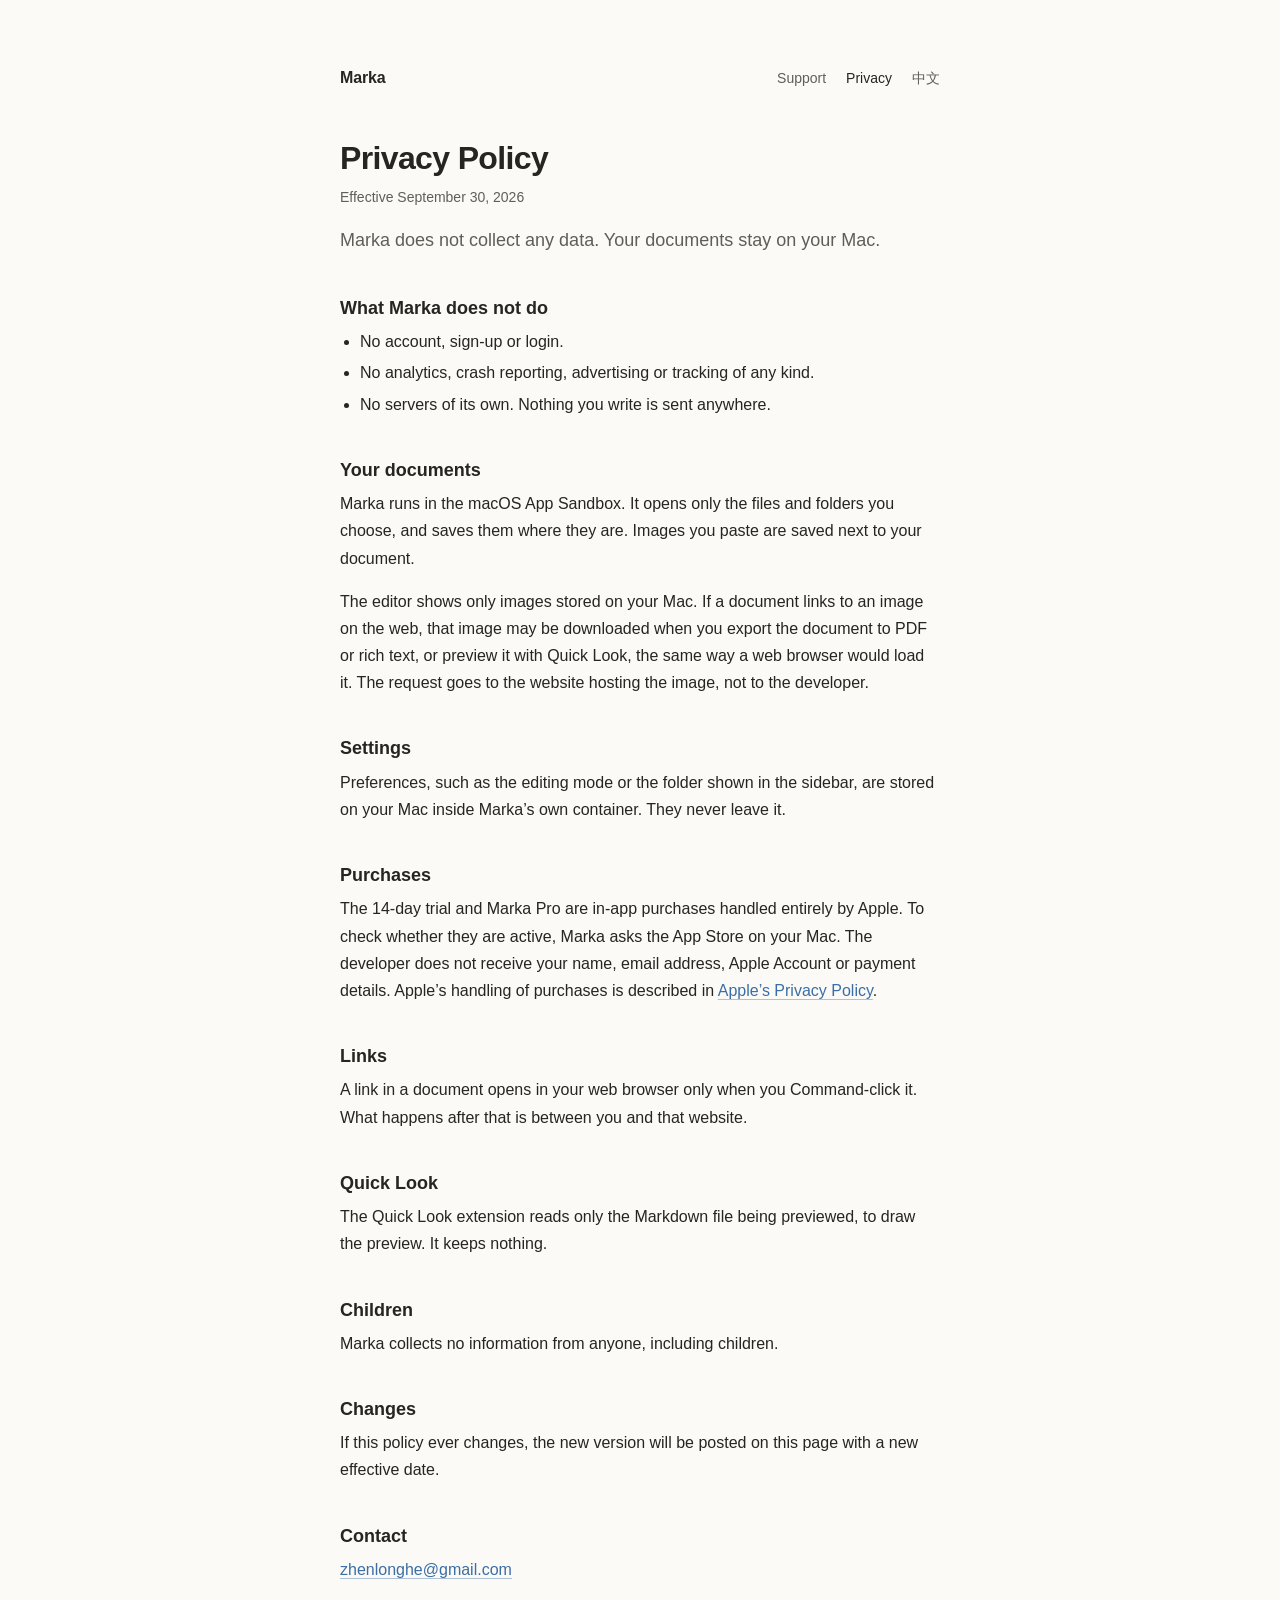
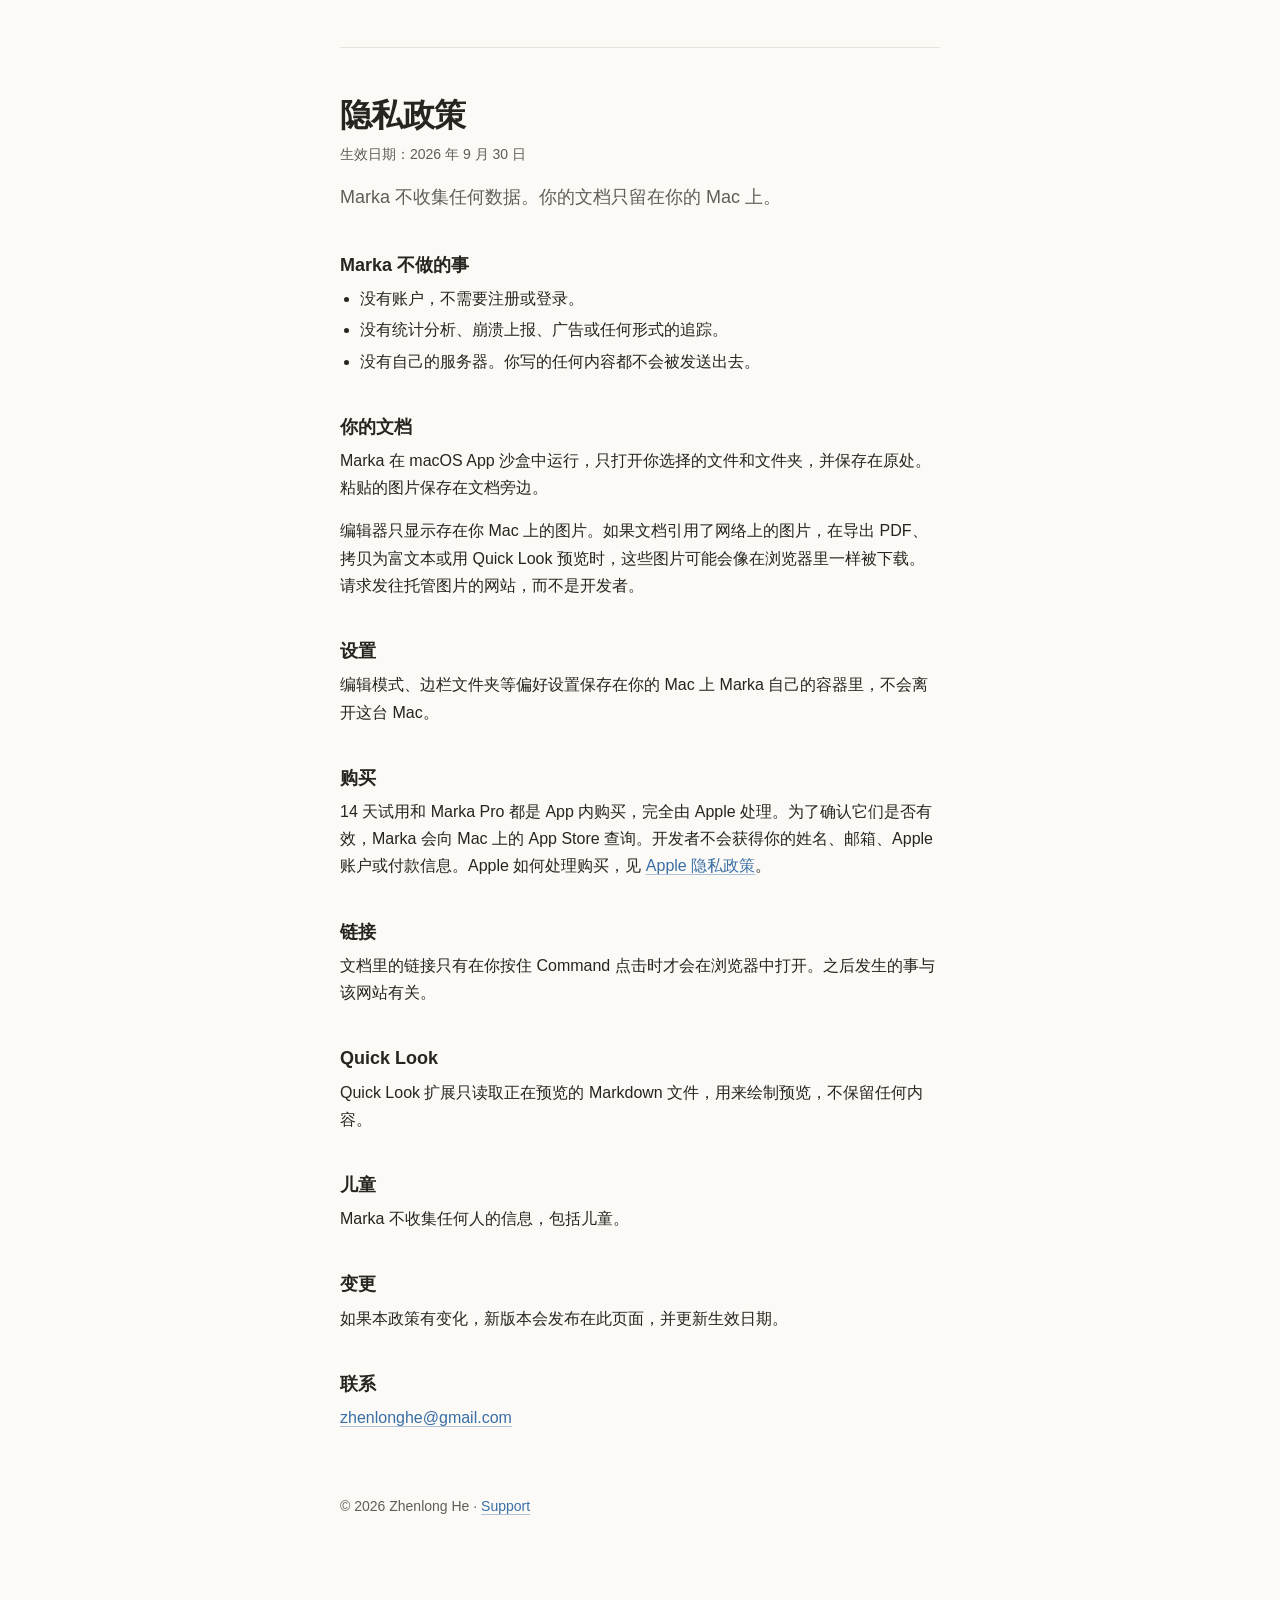
==== privacy.html @ 72e0ef9d "Support and privacy pages for Marka" ====
<!DOCTYPE html>
<html lang="en">
<head>
<meta charset="utf-8">
<meta name="viewport" content="width=device-width, initial-scale=1">
<title>Marka – Privacy Policy</title>
<meta name="description" content="Marka does not collect any data.">
<link rel="stylesheet" href="style.css">
</head>
<body>
<header>
  <a class="home" href="./">Marka</a>
  <nav>
    <a href="./">Support</a>
    <a href="privacy.html" aria-current="page">Privacy</a>
    <a href="#zh" lang="zh-Hans">中文</a>
  </nav>
</header>

<main>
<h1>Privacy Policy</h1>
<p class="meta">Effective September 30, 2026</p>
<p class="lede">Marka does not collect any data. Your documents stay on your Mac.</p>

<h2>What Marka does not do</h2>
<ul>
  <li>No account, sign-up or login.</li>
  <li>No analytics, crash reporting, advertising or tracking of any kind.</li>
  <li>No servers of its own. Nothing you write is sent anywhere.</li>
</ul>

<h2>Your documents</h2>
<p>Marka runs in the macOS App Sandbox. It opens only the files and folders you choose, and saves them where they are. Images you paste are saved next to your document.</p>
<p>The editor shows only images stored on your Mac. If a document links to an image on the web, that image may be downloaded when you export the document to PDF or rich text, or preview it with Quick Look, the same way a web browser would load it. The request goes to the website hosting the image, not to the developer.</p>

<h2>Settings</h2>
<p>Preferences, such as the editing mode or the folder shown in the sidebar, are stored on your Mac inside Marka’s own container. They never leave it.</p>

<h2>Purchases</h2>
<p>The 14-day trial and Marka Pro are in-app purchases handled entirely by Apple. To check whether they are active, Marka asks the App Store on your Mac. The developer does not receive your name, email address, Apple Account or payment details. Apple’s handling of purchases is described in <a href="https://www.apple.com/legal/privacy/">Apple’s Privacy Policy</a>.</p>

<h2>Links</h2>
<p>A link in a document opens in your web browser only when you Command-click it. What happens after that is between you and that website.</p>

<h2>Quick Look</h2>
<p>The Quick Look extension reads only the Markdown file being previewed, to draw the preview. It keeps nothing.</p>

<h2>Children</h2>
<p>Marka collects no information from anyone, including children.</p>

<h2>Changes</h2>
<p>If this policy ever changes, the new version will be posted on this page with a new effective date.</p>

<h2>Contact</h2>
<p><a href="mailto:zhenlonghe@gmail.com?subject=Marka%20privacy">zhenlonghe@gmail.com</a></p>
</main>

<hr>

<section id="zh" lang="zh-Hans">
<h1>隐私政策</h1>
<p class="meta">生效日期：2026 年 9 月 30 日</p>
<p class="lede">Marka 不收集任何数据。你的文档只留在你的 Mac 上。</p>

<h2>Marka 不做的事</h2>
<ul>
  <li>没有账户，不需要注册或登录。</li>
  <li>没有统计分析、崩溃上报、广告或任何形式的追踪。</li>
  <li>没有自己的服务器。你写的任何内容都不会被发送出去。</li>
</ul>

<h2>你的文档</h2>
<p>Marka 在 macOS App 沙盒中运行，只打开你选择的文件和文件夹，并保存在原处。粘贴的图片保存在文档旁边。</p>
<p>编辑器只显示存在你 Mac 上的图片。如果文档引用了网络上的图片，在导出 PDF、拷贝为富文本或用 Quick Look 预览时，这些图片可能会像在浏览器里一样被下载。请求发往托管图片的网站，而不是开发者。</p>

<h2>设置</h2>
<p>编辑模式、边栏文件夹等偏好设置保存在你的 Mac 上 Marka 自己的容器里，不会离开这台 Mac。</p>

<h2>购买</h2>
<p>14 天试用和 Marka Pro 都是 App 内购买，完全由 Apple 处理。为了确认它们是否有效，Marka 会向 Mac 上的 App Store 查询。开发者不会获得你的姓名、邮箱、Apple 账户或付款信息。Apple 如何处理购买，见 <a href="https://www.apple.com/legal/privacy/">Apple 隐私政策</a>。</p>

<h2>链接</h2>
<p>文档里的链接只有在你按住 Command 点击时才会在浏览器中打开。之后发生的事与该网站有关。</p>

<h2>Quick Look</h2>
<p>Quick Look 扩展只读取正在预览的 Markdown 文件，用来绘制预览，不保留任何内容。</p>

<h2>儿童</h2>
<p>Marka 不收集任何人的信息，包括儿童。</p>

<h2>变更</h2>
<p>如果本政策有变化，新版本会发布在此页面，并更新生效日期。</p>

<h2>联系</h2>
<p><a href="mailto:zhenlonghe@gmail.com?subject=Marka%20privacy">zhenlonghe@gmail.com</a></p>
</section>

<footer>© 2026 Zhenlong He · <a href="./">Support</a></footer>
</body>
</html>
---- style.css ----
:root {
  --bg: #FBFAF7; --text: #26251F; --muted: #5F5E57; --rule: #E6E4DD; --accent: #3A6EA5; --code-bg: #F1EFE9;
  color-scheme: light dark;
}
@media (prefers-color-scheme: dark) {
  :root { --bg: #1B1B1D; --text: #DAD8D2; --muted: #A3A199; --rule: #2C2C2F; --accent: #7AA7D8; --code-bg: #252528; }
}
* { box-sizing: border-box; }
html { background: var(--bg); color: var(--text); -webkit-text-size-adjust: 100%; }
body {
  margin: 0 auto; max-width: 40rem; padding: 4rem 1.25rem 6rem;
  font: 16px/1.7 -apple-system, BlinkMacSystemFont, "PingFang SC", "Helvetica Neue", sans-serif;
  text-autospace: normal;
}
::selection { background: color-mix(in srgb, var(--accent) 25%, transparent); }
header { display: flex; align-items: baseline; justify-content: space-between; gap: 1rem; margin-bottom: 3rem; }
header a.home { color: var(--text); font-weight: 600; text-decoration: none; letter-spacing: -0.01em; }
nav { display: flex; gap: 1.25rem; font-size: 0.875rem; }
nav a { color: var(--muted); text-decoration: none; }
nav a:hover, nav a[aria-current] { color: var(--text); }
h1 { font-size: 2rem; line-height: 1.2; letter-spacing: -0.02em; margin: 0 0 0.5rem; text-wrap: balance; }
h2 { font-size: 1.125rem; line-height: 1.35; margin: 2.5rem 0 0.5rem; }
h3 { font-size: 1rem; margin: 1.75rem 0 0.25rem; }
p, ul, dl { margin: 0 0 1rem; }
ul { padding-left: 1.25rem; }
li + li { margin-top: 0.25rem; }
.lede { font-size: 1.125rem; color: var(--muted); margin-bottom: 2rem; }
.meta { font-size: 0.875rem; color: var(--muted); }
a { color: var(--accent); text-underline-offset: 0.2em; text-decoration-color: color-mix(in srgb, var(--accent) 40%, transparent); }
a:hover { text-decoration-color: currentColor; }
a:focus-visible { outline: 2px solid var(--accent); outline-offset: 2px; border-radius: 2px; }
code, kbd { font: 0.875em/1 ui-monospace, "SF Mono", Menlo, monospace; background: var(--code-bg); padding: 0.15em 0.35em; border-radius: 4px; }
.tiers { display: grid; grid-template-columns: 1fr 1fr; gap: 1.5rem; margin: 1.5rem 0 1rem; }
.tiers h3 { margin-top: 0; }
.tiers ul { margin: 0; }
@media (max-width: 34rem) { .tiers { grid-template-columns: 1fr; } }
hr { border: 0; border-top: 1px solid var(--rule); margin: 4rem 0 3rem; }
footer { margin-top: 4rem; font-size: 0.875rem; color: var(--muted); }
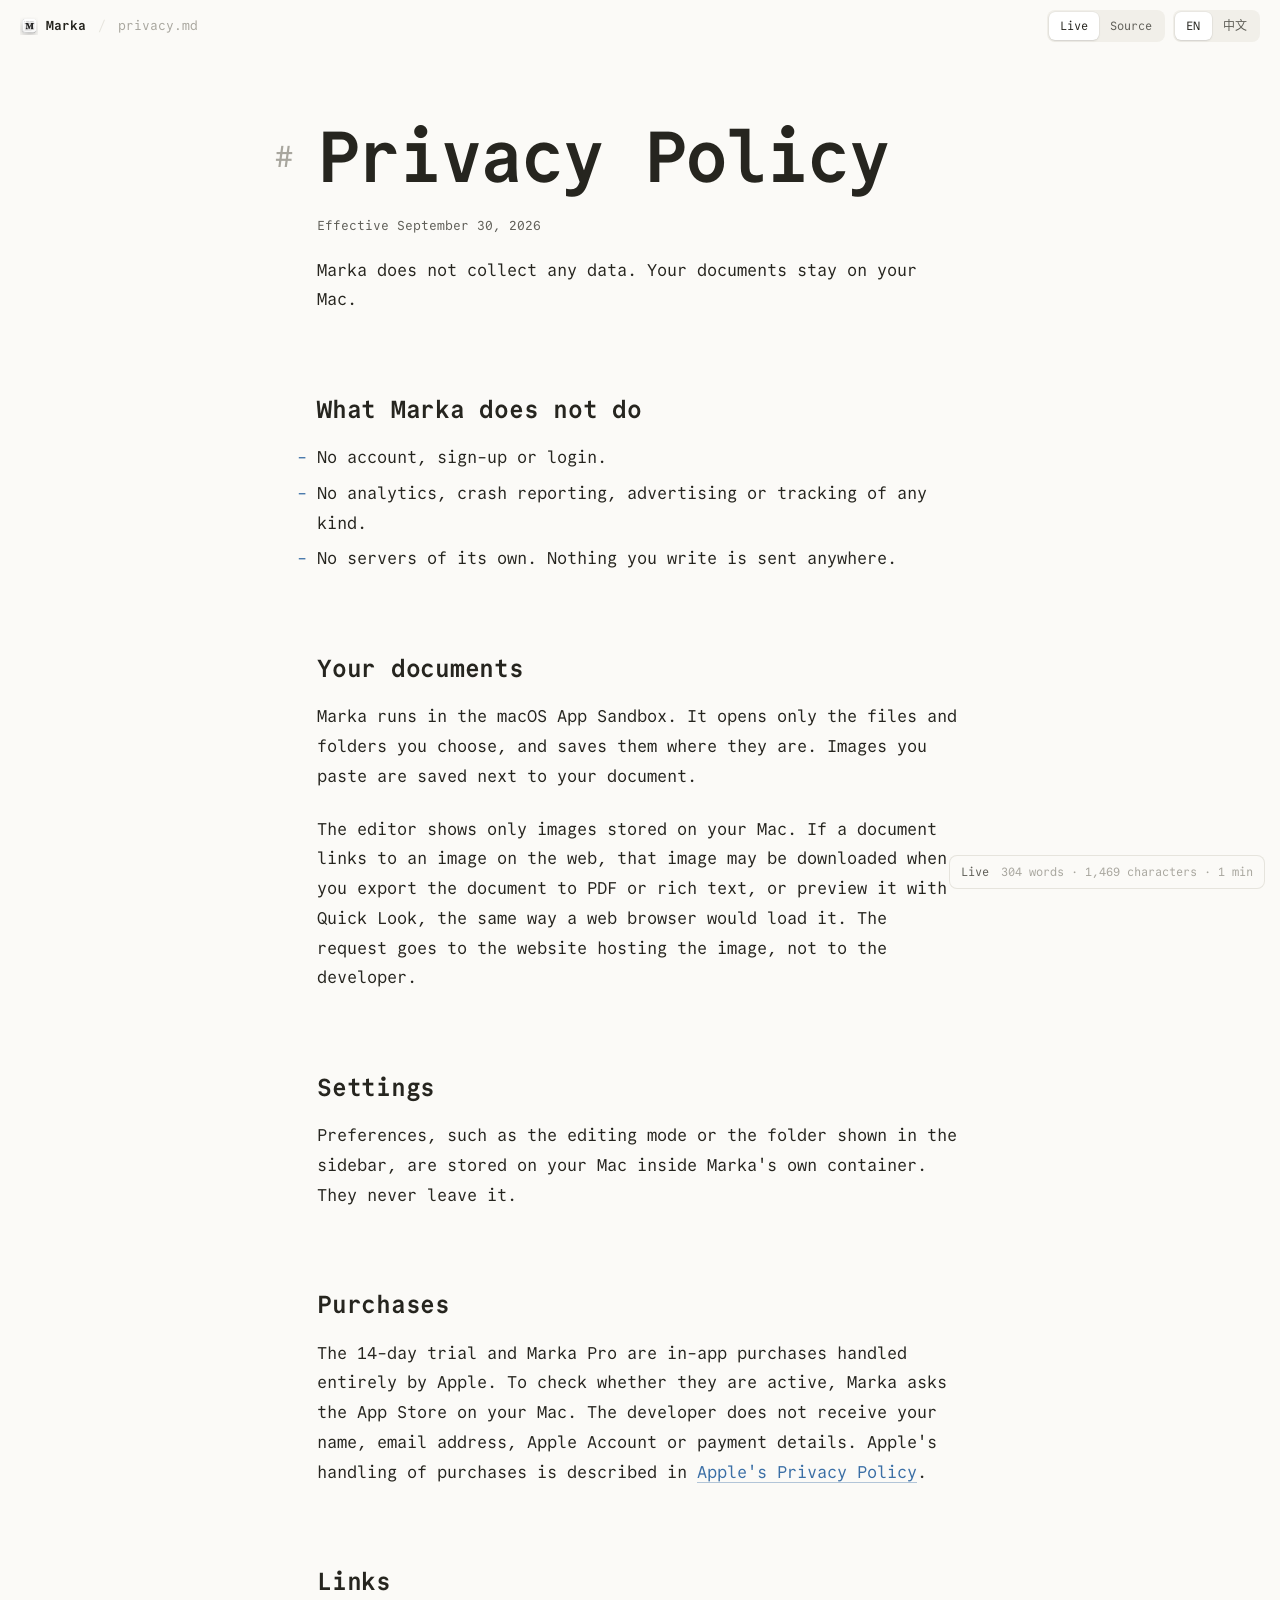
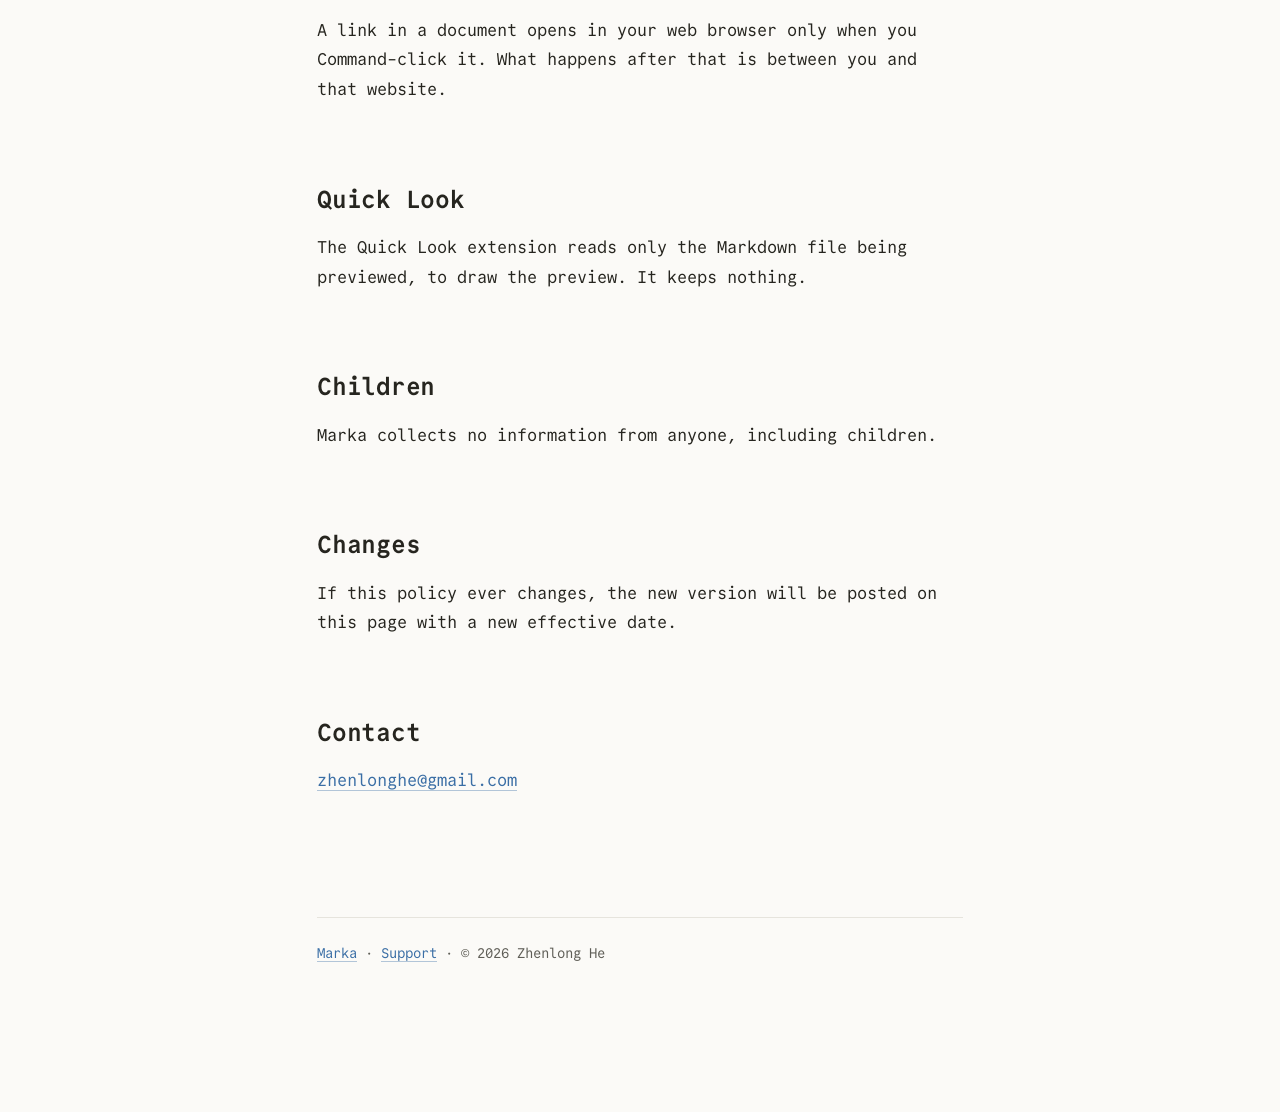
==== commit 22c187e1: "Landing page: Marka as a Marka document, EN/中文 toggle" ====
--- a/privacy.html
+++ b/privacy.html
@@ -1,100 +1,113 @@
 <!DOCTYPE html>
-<html lang="en">
+<html lang="en" data-mode="live">
 <head>
 <meta charset="utf-8">
 <meta name="viewport" content="width=device-width, initial-scale=1">
-<title>Marka – Privacy Policy</title>
-<meta name="description" content="Marka does not collect any data.">
-<link rel="stylesheet" href="style.css">
+<title>Marka — Privacy Policy</title>
+<meta name="description" content="Marka does not collect any data. Your documents stay on your Mac.">
+<meta name="color-scheme" content="light dark">
+<meta name="theme-color" content="#FBFAF7" media="(prefers-color-scheme: light)">
+<meta name="theme-color" content="#1B1B1D" media="(prefers-color-scheme: dark)">
+<meta property="og:title" content="Marka — Privacy Policy">
+<meta property="og:description" content="Marka does not collect any data. Your documents stay on your Mac.">
+<meta property="og:image" content="https://zhenlonghe.github.io/marka/icon.png">
+<link rel="icon" href="favicon.png" type="image/png">
+<link rel="apple-touch-icon" href="icon.png">
+<link rel="preload" href="fonts/CommitMono-400.woff2" as="font" type="font/woff2" crossorigin>
+<link rel="stylesheet" href="site.css">
+<script>
+  // Before first paint: the visitor's language, so the other one never flashes.
+  (function () {
+    var lang;
+    try { lang = localStorage.getItem("marka.lang"); } catch (e) {}
+    var query = /[?&]lang=(en|zh)/.exec(location.search);
+    if (query) lang = query[1];
+    if (!lang) lang = /^zh/i.test((navigator.languages || [navigator.language])[0] || "") ? "zh" : "en";
+    document.documentElement.dataset.lang = lang;
+    document.documentElement.lang = lang === "zh" ? "zh-Hans" : "en";
+  })();
+</script>
 </head>
 <body>
-<header>
-  <a class="home" href="./">Marka</a>
-  <nav>
-    <a href="./">Support</a>
-    <a href="privacy.html" aria-current="page">Privacy</a>
-    <a href="#zh" lang="zh-Hans">中文</a>
-  </nav>
+<!--
+THESIS: The page is a Marka document in Live mode; ⌘/ turns the whole page back into its Markdown. Refuses the hero-screenshot-plus-feature-grid.
+OWN-WORLD: Marka's own editor: paper #FBFAF7 / ink #26251F (dark #1B1B1D / #DAD8D2), markup grey #A8A69E, accent #3A6EA5, orange caret #F2701A; Commit Mono with Noto Sans SC at 17/1.75 on a 38em measure; syntax hanging in the gutter; macOS window and Quick Look frames around real renders.
+STORY: A writer sees what Marka is (small, fast, native, bilingual typesetting), proves Live mode on the page itself, sees Finder and terminal fit, reads the honest price.
+FIRST VIEWPORT: Icon, "# Marka" large, the one-sentence pitch ending in a blinking caret, the App Store line, then the real editor window rising into view; top right: Live/Source and EN/中文; bottom right: the word-count status bar.
+FORM: Candidate 1 of 7 on the ordered list ("this page is a Marka document"); seed adb9ee64.
+FINISH: unreviewed and undocumented is unfinished; this build ends with the finish review, the verdict, DESIGN.md, and every shipping raster carrying its provenance
+-->
+<header class="chrome">
+  <a class="home" href="./"><img src="favicon.png" alt="" width="18" height="18"><span>Marka</span></a>
+  <span class="file">privacy.md</span>
+  <div class="controls">
+    <div class="segmented" role="group" aria-label="View" data-label-en="View" data-label-zh="视图">
+      <button type="button" data-mode="live" aria-pressed="true">Live</button>
+      <button type="button" data-mode="source" aria-pressed="false" data-en="Source" data-zh="源码">Source</button>
+    </div>
+    <div class="segmented" role="group" aria-label="Language">
+      <button type="button" data-set-lang="en" lang="en" aria-pressed="true">EN</button>
+      <button type="button" data-set-lang="zh" lang="zh-Hans" aria-pressed="false">中文</button>
+    </div>
+  </div>
 </header>
 
-<main>
-<h1>Privacy Policy</h1>
-<p class="meta">Effective September 30, 2026</p>
-<p class="lede">Marka does not collect any data. Your documents stay on your Mac.</p>
-
-<h2>What Marka does not do</h2>
-<ul>
-  <li>No account, sign-up or login.</li>
-  <li>No analytics, crash reporting, advertising or tracking of any kind.</li>
-  <li>No servers of its own. Nothing you write is sent anywhere.</li>
-</ul>
-
-<h2>Your documents</h2>
-<p>Marka runs in the macOS App Sandbox. It opens only the files and folders you choose, and saves them where they are. Images you paste are saved next to your document.</p>
-<p>The editor shows only images stored on your Mac. If a document links to an image on the web, that image may be downloaded when you export the document to PDF or rich text, or preview it with Quick Look, the same way a web browser would load it. The request goes to the website hosting the image, not to the developer.</p>
-
-<h2>Settings</h2>
-<p>Preferences, such as the editing mode or the folder shown in the sidebar, are stored on your Mac inside Marka’s own container. They never leave it.</p>
-
-<h2>Purchases</h2>
-<p>The 14-day trial and Marka Pro are in-app purchases handled entirely by Apple. To check whether they are active, Marka asks the App Store on your Mac. The developer does not receive your name, email address, Apple Account or payment details. Apple’s handling of purchases is described in <a href="https://www.apple.com/legal/privacy/">Apple’s Privacy Policy</a>.</p>
-
-<h2>Links</h2>
-<p>A link in a document opens in your web browser only when you Command-click it. What happens after that is between you and that website.</p>
-
-<h2>Quick Look</h2>
-<p>The Quick Look extension reads only the Markdown file being previewed, to draw the preview. It keeps nothing.</p>
-
-<h2>Children</h2>
-<p>Marka collects no information from anyone, including children.</p>
-
-<h2>Changes</h2>
-<p>If this policy ever changes, the new version will be posted on this page with a new effective date.</p>
-
-<h2>Contact</h2>
-<p><a href="mailto:zhenlonghe@gmail.com?subject=Marka%20privacy">zhenlonghe@gmail.com</a></p>
+<main id="document">
+<article lang="en" data-lang="en" data-title="Marka — Privacy Policy" data-description="Marka does not collect any data. Your documents stay on your Mac.">
+<h1 class="block" id="privacy-policy"><span class="m hang"># </span>Privacy Policy</h1>
+<p class="block note">Effective September 30, 2026</p>
+<p class="block">Marka does not collect any data. Your documents stay on your Mac.</p>
+<h2 class="block" id="what-marka-does-not-do"><span class="m hang">## </span>What Marka does not do</h2>
+<ul class="block"><li><span class="m hang bullet">- </span>No account, sign-up or login.</li><li><span class="m hang bullet">- </span>No analytics, crash reporting, advertising or tracking of any kind.</li><li><span class="m hang bullet">- </span>No servers of its own. Nothing you write is sent anywhere.</li></ul>
+<h2 class="block" id="your-documents"><span class="m hang">## </span>Your documents</h2>
+<p class="block">Marka runs in the macOS App Sandbox. It opens only the files and folders you choose, and saves them where they are. Images you paste are saved next to your document.</p>
+<p class="block">The editor shows only images stored on your Mac. If a document links to an image on the web, that image may be downloaded when you export the document to PDF or rich text, or preview it with Quick Look, the same way a web browser would load it. The request goes to the website hosting the image, not to the developer.</p>
+<h2 class="block" id="settings"><span class="m hang">## </span>Settings</h2>
+<p class="block">Preferences, such as the editing mode or the folder shown in the sidebar, are stored on your Mac inside Marka's own container. They never leave it.</p>
+<h2 class="block" id="purchases"><span class="m hang">## </span>Purchases</h2>
+<p class="block">The 14-day trial and Marka Pro are in-app purchases handled entirely by Apple. To check whether they are active, Marka asks the App Store on your Mac. The developer does not receive your name, email address, Apple Account or payment details. Apple's handling of purchases is described in <a href="https://www.apple.com/legal/privacy/" rel="noopener"><span class="m">[</span>Apple's Privacy Policy<span class="m">](https://www.apple.com/legal/privacy/)</span></a>.</p>
+<h2 class="block" id="links"><span class="m hang">## </span>Links</h2>
+<p class="block">A link in a document opens in your web browser only when you Command-click it. What happens after that is between you and that website.</p>
+<h2 class="block" id="quick-look"><span class="m hang">## </span>Quick Look</h2>
+<p class="block">The Quick Look extension reads only the Markdown file being previewed, to draw the preview. It keeps nothing.</p>
+<h2 class="block" id="children"><span class="m hang">## </span>Children</h2>
+<p class="block">Marka collects no information from anyone, including children.</p>
+<h2 class="block" id="changes"><span class="m hang">## </span>Changes</h2>
+<p class="block">If this policy ever changes, the new version will be posted on this page with a new effective date.</p>
+<h2 class="block" id="contact"><span class="m hang">## </span>Contact</h2>
+<p class="block"><a href="mailto:zhenlonghe@gmail.com?subject=Marka%20privacy"><span class="m">[</span>zhenlonghe@gmail.com<span class="m">](mailto:zhenlonghe@gmail.com?subject=Marka%20privacy)</span></a></p>
+<div class="block rule"><span class="m">---</span><hr></div>
+<p class="block"><a href="./"><span class="m">[</span>Marka<span class="m">](./)</span></a> · <a href="support.html"><span class="m">[</span>Support<span class="m">](support.html)</span></a> · © 2026 Zhenlong He</p>
+</article>
+<article lang="zh-Hans" data-lang="zh" data-title="Marka — 隐私政策" data-description="Marka 不收集任何数据。你的文档只留在你的 Mac 上。">
+<h1 class="block" id="隐私政策"><span class="m hang"># </span>隐私政策</h1>
+<p class="block note">生效日期：2026 年 9 月 30 日</p>
+<p class="block">Marka 不收集任何数据。你的文档只留在你的 Mac 上。</p>
+<h2 class="block" id="marka-不做的事"><span class="m hang">## </span>Marka 不做的事</h2>
+<ul class="block"><li><span class="m hang bullet">- </span>没有账户，不需要注册或登录。</li><li><span class="m hang bullet">- </span>没有统计分析、崩溃上报、广告或任何形式的追踪。</li><li><span class="m hang bullet">- </span>没有自己的服务器。你写的任何内容都不会被发送出去。</li></ul>
+<h2 class="block" id="你的文档"><span class="m hang">## </span>你的文档</h2>
+<p class="block">Marka 在 macOS App 沙盒中运行，只打开你选择的文件和文件夹，并保存在原处。粘贴的图片保存在文档旁边。</p>
+<p class="block">编辑器只显示存在你 Mac 上的图片。如果文档引用了网络上的图片，在导出 PDF、拷贝为富文本或用 Quick Look 预览时，这些图片可能会像在浏览器里一样被下载。请求发往托管图片的网站，而不是开发者。</p>
+<h2 class="block" id="设置"><span class="m hang">## </span>设置</h2>
+<p class="block">编辑模式、边栏文件夹等偏好设置保存在你的 Mac 上 Marka 自己的容器里，不会离开这台 Mac。</p>
+<h2 class="block" id="购买"><span class="m hang">## </span>购买</h2>
+<p class="block">14 天试用和 Marka Pro 都是 App 内购买，完全由 Apple 处理。为了确认它们是否有效，Marka 会向 Mac 上的 App Store 查询。开发者不会获得你的姓名、邮箱、Apple 账户或付款信息。Apple 如何处理购买，见 <a href="https://www.apple.com/legal/privacy/" rel="noopener"><span class="m">[</span>Apple 隐私政策<span class="m">](https://www.apple.com/legal/privacy/)</span></a>。</p>
+<h2 class="block" id="链接"><span class="m hang">## </span>链接</h2>
+<p class="block">文档里的链接只有在你按住 Command 点击时才会在浏览器中打开。之后发生的事与该网站有关。</p>
+<h2 class="block" id="quick-look"><span class="m hang">## </span>Quick Look</h2>
+<p class="block">Quick Look 扩展只读取正在预览的 Markdown 文件，用来绘制预览，不保留任何内容。</p>
+<h2 class="block" id="儿童"><span class="m hang">## </span>儿童</h2>
+<p class="block">Marka 不收集任何人的信息，包括儿童。</p>
+<h2 class="block" id="变更"><span class="m hang">## </span>变更</h2>
+<p class="block">如果本政策有变化，新版本会发布在此页面，并更新生效日期。</p>
+<h2 class="block" id="联系"><span class="m hang">## </span>联系</h2>
+<p class="block"><a href="mailto:zhenlonghe@gmail.com?subject=Marka%20privacy"><span class="m">[</span>zhenlonghe@gmail.com<span class="m">](mailto:zhenlonghe@gmail.com?subject=Marka%20privacy)</span></a></p>
+<div class="block rule"><span class="m">---</span><hr></div>
+<p class="block"><a href="./"><span class="m">[</span>Marka<span class="m">](./)</span></a> · <a href="support.html"><span class="m">[</span>支持<span class="m">](support.html)</span></a> · © 2026 Zhenlong He</p>
+</article>
 </main>
 
-<hr>
-
-<section id="zh" lang="zh-Hans">
-<h1>隐私政策</h1>
-<p class="meta">生效日期：2026 年 9 月 30 日</p>
-<p class="lede">Marka 不收集任何数据。你的文档只留在你的 Mac 上。</p>
-
-<h2>Marka 不做的事</h2>
-<ul>
-  <li>没有账户，不需要注册或登录。</li>
-  <li>没有统计分析、崩溃上报、广告或任何形式的追踪。</li>
-  <li>没有自己的服务器。你写的任何内容都不会被发送出去。</li>
-</ul>
-
-<h2>你的文档</h2>
-<p>Marka 在 macOS App 沙盒中运行，只打开你选择的文件和文件夹，并保存在原处。粘贴的图片保存在文档旁边。</p>
-<p>编辑器只显示存在你 Mac 上的图片。如果文档引用了网络上的图片，在导出 PDF、拷贝为富文本或用 Quick Look 预览时，这些图片可能会像在浏览器里一样被下载。请求发往托管图片的网站，而不是开发者。</p>
-
-<h2>设置</h2>
-<p>编辑模式、边栏文件夹等偏好设置保存在你的 Mac 上 Marka 自己的容器里，不会离开这台 Mac。</p>
-
-<h2>购买</h2>
-<p>14 天试用和 Marka Pro 都是 App 内购买，完全由 Apple 处理。为了确认它们是否有效，Marka 会向 Mac 上的 App Store 查询。开发者不会获得你的姓名、邮箱、Apple 账户或付款信息。Apple 如何处理购买，见 <a href="https://www.apple.com/legal/privacy/">Apple 隐私政策</a>。</p>
-
-<h2>链接</h2>
-<p>文档里的链接只有在你按住 Command 点击时才会在浏览器中打开。之后发生的事与该网站有关。</p>
-
-<h2>Quick Look</h2>
-<p>Quick Look 扩展只读取正在预览的 Markdown 文件，用来绘制预览，不保留任何内容。</p>
-
-<h2>儿童</h2>
-<p>Marka 不收集任何人的信息，包括儿童。</p>
-
-<h2>变更</h2>
-<p>如果本政策有变化，新版本会发布在此页面，并更新生效日期。</p>
-
-<h2>联系</h2>
-<p><a href="mailto:zhenlonghe@gmail.com?subject=Marka%20privacy">zhenlonghe@gmail.com</a></p>
-</section>
-
-<footer>© 2026 Zhenlong He · <a href="./">Support</a></footer>
+<footer class="status" aria-live="off"><span class="mode"></span><span class="count"></span></footer>
+<script src="site.js" defer></script>
 </body>
 </html>
--- a/site.css
+++ b/site.css
@@ -0,0 +1,222 @@
+/* Marka's own editor, on the web: the same paper, ink, faces, measure and syntax behaviour.
+   html[data-mode] is Live or source; html[data-lang] picks the article. */
+
+@font-face { font-family: "Commit Mono"; src: url(fonts/CommitMono-400.woff2) format("woff2"); font-weight: 400; font-style: normal; font-display: swap; }
+@font-face { font-family: "Commit Mono"; src: url(fonts/CommitMono-400-italic.woff2) format("woff2"); font-weight: 400; font-style: italic; font-display: swap; }
+@font-face { font-family: "Commit Mono"; src: url(fonts/CommitMono-700.woff2) format("woff2"); font-weight: 700; font-style: normal; font-display: swap; }
+@font-face { font-family: "Marka Han"; src: url(fonts/NotoSansSC-Regular.woff2) format("woff2"); font-weight: 400; font-display: swap; }
+@font-face { font-family: "Marka Han"; src: url(fonts/NotoSansSC-Bold.woff2) format("woff2"); font-weight: 700; font-display: swap; }
+
+:root {
+  --paper: #FBFAF7;
+  --ink: #26251F;
+  --muted: #5F5E57;
+  --markup: #A8A69E;
+  --rule: #E6E4DD;
+  --accent: #3A6EA5;
+  --caret: #F2701A;
+  --code: #8A4B2A;
+  --code-bg: #F1EFE9;
+  --selection: rgb(58 110 165 / 0.22);
+  --control: #FFFFFF;
+  --window-edge: rgb(38 37 31 / 0.12);
+  --shadow: 0 1px 2px rgb(38 37 31 / 0.06), 0 12px 28px -8px rgb(38 37 31 / 0.14), 0 40px 80px -24px rgb(38 37 31 / 0.22);
+  --text: "Commit Mono", "Marka Han", "PingFang SC", "Hiragino Sans GB", "Microsoft YaHei", ui-monospace, monospace;
+  --kai: "Commit Mono", "Kaiti SC", "STKaiti", "KaiTi", "Marka Han", serif;
+  --ease: cubic-bezier(0.16, 1, 0.3, 1);
+  color-scheme: light;
+}
+
+@media (prefers-color-scheme: dark) {
+  :root {
+    --paper: #1B1B1D;
+    --ink: #DAD8D2;
+    --muted: #A3A199;
+    --markup: #66655F;
+    --rule: #2C2C2F;
+    --accent: #7AA7D8;
+    --caret: #FF8A3D;
+    --code: #D6A27A;
+    --code-bg: #252528;
+    --selection: rgb(122 167 216 / 0.22);
+    --control: #2C2C2F;
+    --window-edge: rgb(255 255 255 / 0.1);
+    --shadow: 0 1px 2px rgb(0 0 0 / 0.3), 0 12px 28px -8px rgb(0 0 0 / 0.4), 0 40px 80px -24px rgb(0 0 0 / 0.55);
+    color-scheme: dark;
+  }
+}
+
+* { box-sizing: border-box; }
+html { background: var(--paper); color: var(--ink); -webkit-text-size-adjust: 100%; scroll-padding-top: 5rem; scrollbar-color: var(--rule) transparent; }
+body { margin: 0; font: 17px/1.75 var(--text); font-feature-settings: "calt" 0; text-autospace: normal; line-break: strict; overflow-wrap: break-word; -webkit-font-smoothing: antialiased; }
+::selection { background: var(--selection); }
+a { color: var(--accent); text-decoration-line: underline; text-decoration-color: color-mix(in srgb, var(--accent) 38%, transparent); text-underline-offset: 0.22em; text-decoration-thickness: 1px; }
+a:hover { text-decoration-color: currentColor; }
+:focus-visible { outline: 2px solid var(--accent); outline-offset: 3px; border-radius: 3px; }
+
+/* ── Window chrome: file name on the left, view and language on the right ─────────── */
+
+.chrome {
+  position: sticky; top: 0; z-index: 10;
+  display: flex; align-items: center; gap: 0.75rem;
+  height: 3.25rem; padding: 0 1.25rem;
+  background: var(--paper);
+  border-bottom: 1px solid transparent;
+  font-size: 13px; line-height: 1;
+  transition: border-color 0.2s;
+}
+.chrome.scrolled { border-bottom-color: var(--rule); }
+.home { display: flex; align-items: center; gap: 0.5rem; color: var(--ink); text-decoration: none; font-weight: 700; }
+.file { color: var(--markup); }
+.file::before { content: "/"; margin-right: 0.75rem; color: var(--rule); }
+.controls { margin-left: auto; display: flex; gap: 0.5rem; }
+.segmented { display: inline-flex; padding: 2px; border-radius: 8px; background: var(--code-bg); }
+.segmented button {
+  font: inherit; font-size: 12px; color: var(--muted); background: none; border: 0; cursor: pointer;
+  padding: 0.4rem 0.7rem; border-radius: 6px; min-height: 28px;
+  transition: color 0.15s, background-color 0.15s, box-shadow 0.15s;
+}
+.segmented button:hover { color: var(--ink); }
+.segmented button[aria-pressed="true"] { color: var(--ink); background: var(--control); box-shadow: 0 1px 2px rgb(0 0 0 / 0.1), 0 0 0 0.5px rgb(0 0 0 / 0.06); }
+.segmented kbd { margin-left: 0.4rem; color: var(--markup); font-size: 11px; }
+
+/* ── The document ──────────────────────────────────────────────────────────────── */
+
+main { max-width: calc(38em + 2.5rem); margin: 0 auto; padding: 3.5rem 1.25rem 8rem; }
+html:not([data-lang="zh"]) article[data-lang="zh"],
+html[data-lang="zh"] article[data-lang="en"] { display: none; }
+
+:where(.block) { position: relative; margin: 0 0 1.35em; }
+.block { position: relative; }
+h1, h2, h3 { font-weight: 700; line-height: 1.3; letter-spacing: -0.01em; transition: font-size 0.28s var(--ease); }
+h1 { font-size: clamp(2.75rem, 8vw, 4.5rem); line-height: 1.05; margin: 0.15em 0 0.4em; letter-spacing: -0.03em; }
+h2 { font-size: 1.45em; margin: 3.2em 0 0.7em; }
+h3 { font-size: 1.1em; margin: 2.2em 0 0.4em; }
+article > h1 + p { font-size: 1.2em; line-height: 1.7; color: var(--ink); max-width: 30em; margin-bottom: 1.4em; }
+p.note { font-size: 13px; color: var(--muted); margin-top: -0.6em; }
+strong { font-weight: 700; }
+em { font-style: italic; font-synthesis: none; }
+:lang(zh-Hans) em { font-family: var(--kai); font-style: normal; }
+:lang(zh-Hans) em:lang(zh-Hans) { font-style: normal; }
+code { font-family: inherit; font-size: 0.92em; color: var(--code); background: var(--code-bg); padding: 0.1em 0.3em; border-radius: 4px; }
+kbd { font: inherit; font-size: 0.82em; padding: 0.05em 0.4em 0.1em; border: 1px solid var(--rule); border-bottom-width: 2px; border-radius: 5px; background: var(--paper); white-space: nowrap; }
+
+ul { list-style: none; padding: 0; }
+li { position: relative; margin: 0 0 0.35em; }
+blockquote { margin-left: 0; padding-left: 1.1em; border-left: 2px solid var(--rule); color: var(--muted); transition: border-color 0.28s; }
+blockquote p { margin: 0; }
+
+.code { background: var(--code-bg); border-radius: 8px; padding: 1.1em 1.3em; overflow-x: auto; font-size: 15px; line-height: 1.7; }
+.code pre { margin: 0; }
+.code code { background: none; padding: 0; color: var(--ink); font-size: 1em; }
+.t-fn { color: #2F66A6; } .t-kw { color: #9A3E6B; } .t-op { color: var(--markup); } .t-com { color: #8C8A82; }
+@media (prefers-color-scheme: dark) { .t-fn { color: #82B1E0; } .t-kw { color: #D68FB4; } .t-com { color: #77756F; } }
+
+table { width: 100%; border-collapse: collapse; font-variant-numeric: tabular-nums; }
+th { height: 0; padding: 0; }
+td { padding: 0.7em 0; border-top: 1px solid var(--rule); vertical-align: baseline; }
+tr:last-child td { border-bottom: 1px solid var(--rule); }
+td:last-child { font-weight: 700; padding-left: 1em; white-space: nowrap; }
+.rule hr { border: 0; border-top: 1px solid var(--rule); margin: 4em 0 0; }
+article > .rule + p { font-size: 14px; color: var(--muted); }
+
+/* Task boxes, drawn like the app's. */
+.box { display: inline-block; width: 0.85em; height: 0.85em; margin-right: 0.6em; vertical-align: -0.08em; border: 1.5px solid var(--markup); border-radius: 3px; }
+.box.done { background: var(--accent) url("data:image/svg+xml,%3Csvg xmlns='http://www.w3.org/2000/svg' viewBox='0 0 12 12'%3E%3Cpath d='M3 6.2l2 2 4-4.4' fill='none' stroke='white' stroke-width='1.6' stroke-linecap='round' stroke-linejoin='round'/%3E%3C/svg%3E") center/100% no-repeat; border-color: var(--accent); }
+
+/* The caret, in Marka's orange. */
+.caret { display: inline-block; width: 2px; height: 1.15em; margin-left: 2px; vertical-align: -0.2em; background: var(--caret); border-radius: 1px; animation: blink 1.06s steps(1) infinite; }
+@keyframes blink { 50% { opacity: 0; } }
+
+/* ── Markdown syntax: hidden in Live, grey in source, hanging in the gutter ───────── */
+
+.m { color: var(--markup); font-weight: 400; font-style: normal; font-family: var(--text); transition: font-size 0.28s var(--ease), opacity 0.28s; }
+.m.fence, .src, pre.src { display: none; }
+.m.hang { white-space: pre; }
+
+html[data-mode="live"] .m { font-size: 0; opacity: 0; }
+html[data-mode="live"] .m.hang { position: absolute; right: 100%; top: 0; }
+/* Live keeps list dashes, in the gutter and in blue, as the editor does. */
+html[data-mode="live"] .m.bullet { font-size: 17px; opacity: 1; color: var(--accent); line-height: inherit; }
+html[data-mode="live"] h1 > .m.hang, html[data-mode="live"] h2 > .m.hang, html[data-mode="live"] h3 > .m.hang { top: 50%; transform: translateY(-50%); }
+/* The title keeps its # in the gutter: the first sign this page is a Markdown document. */
+html[data-mode="live"] h1 > .m.hang { font-size: 0.42em; opacity: 1; padding-right: 0.35em; }
+/* The block you clicked opens up, like the one holding the cursor. */
+html[data-mode="live"] .block.active .m { font-size: 17px; opacity: 1; }
+html[data-mode="live"] .block.active h1 > .m.hang, html[data-mode="live"] h1.block.active > .m { font-size: 0.4em; }
+html[data-mode="live"] .code.active .m.fence { display: block; font-size: 15px; }
+html[data-mode="live"] .table.active table, html[data-mode="live"] .image.active figure { display: none; }
+html[data-mode="live"] .table.active pre.src, html[data-mode="live"] .image.active .src { display: block; }
+html[data-mode="live"] .table.active pre.src { font-size: 15px; margin: 0; white-space: pre; overflow-x: auto; }
+
+/* Source: the same text with nothing hidden and headings back at body size. */
+html[data-mode="source"] h1, html[data-mode="source"] h2, html[data-mode="source"] h3 { font-size: 1em; line-height: 1.75; letter-spacing: 0; margin: 1.35em 0; }
+html[data-mode="source"] article > h1 + p { font-size: 1em; max-width: none; }
+html[data-mode="source"] p.note { font-size: 1em; margin-top: 0; }
+html[data-mode="source"] .m.fence { display: block; }
+html[data-mode="source"] .code { background: none; padding: 0; border-radius: 0; font-size: 1em; }
+html[data-mode="source"] table, html[data-mode="source"] figure, html[data-mode="source"] .rule hr, html[data-mode="source"] .box { display: none; }
+html[data-mode="source"] pre.src, html[data-mode="source"] .src { display: block; }
+html[data-mode="source"] pre.src { font: inherit; margin: 0; white-space: pre; overflow-x: auto; }
+html[data-mode="source"] .src { margin: 0; }
+html[data-mode="source"] .image { margin: 0 0 1.35em; }
+html[data-mode="source"] blockquote { border-left-color: transparent; padding-left: 0; }
+html[data-mode="source"] code { background: none; padding: 0; }
+html[data-mode="source"] kbd { border-color: transparent; background: none; padding: 0; }
+html[data-mode="source"] .caret { display: none; }
+
+/* ── Frames: a Mac window and a Quick Look panel around real renders ────────────── */
+
+figure { margin: 0; }
+figure.icon img { display: block; width: 88px; height: 88px; margin-left: -6px; }
+.image { margin: 3rem 0 3.5rem; }
+.image:has(> figure.icon) { margin: 0 0 1.25rem; }
+figure.window, figure.quicklook { border-radius: 12px; overflow: hidden; background: var(--paper); box-shadow: 0 0 0 0.5px var(--window-edge), var(--shadow); }
+figure.window { width: min(66rem, 100vw - 2rem); margin-left: 50%; translate: -50% 0; }
+figure.quicklook { width: min(44rem, 100%); margin: 0 auto; border-radius: 14px; }
+figure img { display: block; width: 100%; height: auto; }
+.bar { position: relative; display: flex; align-items: center; height: 2.4rem; padding: 0 0.9rem; font: 13px/1 -apple-system, BlinkMacSystemFont, "PingFang SC", sans-serif; color: var(--muted); border-bottom: 1px solid var(--rule); }
+.bar .name { position: absolute; left: 50%; transform: translateX(-50%); font-weight: 600; }
+.lights { display: flex; gap: 8px; }
+.lights i { width: 12px; height: 12px; border-radius: 50%; background: #FF5F57; box-shadow: inset 0 0 0 0.5px rgb(0 0 0 / 0.12); }
+.lights i:nth-child(2) { background: #FEBC2E; }
+.lights i:nth-child(3) { background: #28C840; }
+.quicklook .open { margin-left: auto; padding: 0.3rem 0.65rem; border-radius: 6px; background: var(--code-bg); color: var(--ink); font-size: 12px; }
+.quicklook .open::before { content: "Open with "; }
+:lang(zh-Hans) .quicklook .open::before { content: "用 "; }
+:lang(zh-Hans) .quicklook .open::after { content: " 打开"; }
+
+/* The editor window rises into place once, on arrival. */
+@media (prefers-reduced-motion: no-preference) {
+  article > .image:first-of-type figure.window { animation: rise 1.1s var(--ease) 0.15s both; }
+  @keyframes rise { from { opacity: 0; transform: translateY(28px) scale(0.985); } }
+}
+@media (prefers-reduced-motion: reduce) {
+  *, *::before, *::after { transition: none !important; animation: none !important; }
+}
+
+/* ── Status bar: the editor's word count ───────────────────────────────────────── */
+
+.status { position: fixed; right: 1rem; bottom: 0.75rem; z-index: 10; display: flex; gap: 0.75rem; padding: 0.35rem 0.7rem; border-radius: 7px; background: var(--paper); font-size: 12px; color: var(--markup); box-shadow: 0 0 0 1px var(--rule); }
+.status .mode { color: var(--muted); }
+.status { transition: opacity 0.3s; }
+.status.clear { opacity: 0; visibility: hidden; pointer-events: none; }
+.status:empty { display: none; }
+
+/* ── Small screens ─────────────────────────────────────────────────────────────── */
+
+@media (max-width: 640px) {
+  body { font-size: 16px; }
+  main { padding: 2rem 1rem 6rem 2.25rem; }
+  .chrome { padding: 0 0.75rem; gap: 0.5rem; }
+  .file { display: none; }
+  .segmented button { padding: 0.4rem 0.55rem; }
+  .segmented kbd { display: none; }
+  html[data-mode="live"] .m.bullet, html[data-mode="live"] .block.active .m { font-size: 16px; }
+  figure.window { width: calc(100vw - 1rem); margin-left: -1.75rem; translate: none; }
+  .code { font-size: 13px; padding: 1em; margin-right: -0.25rem; }
+  /* Comments under their command: the aligned column does not fit a phone. */
+  .code .t-com::before { content: "\A"; white-space: pre; }
+  .status { display: none; }
+}
+@media (max-width: 380px) { .home span { display: none; } }
